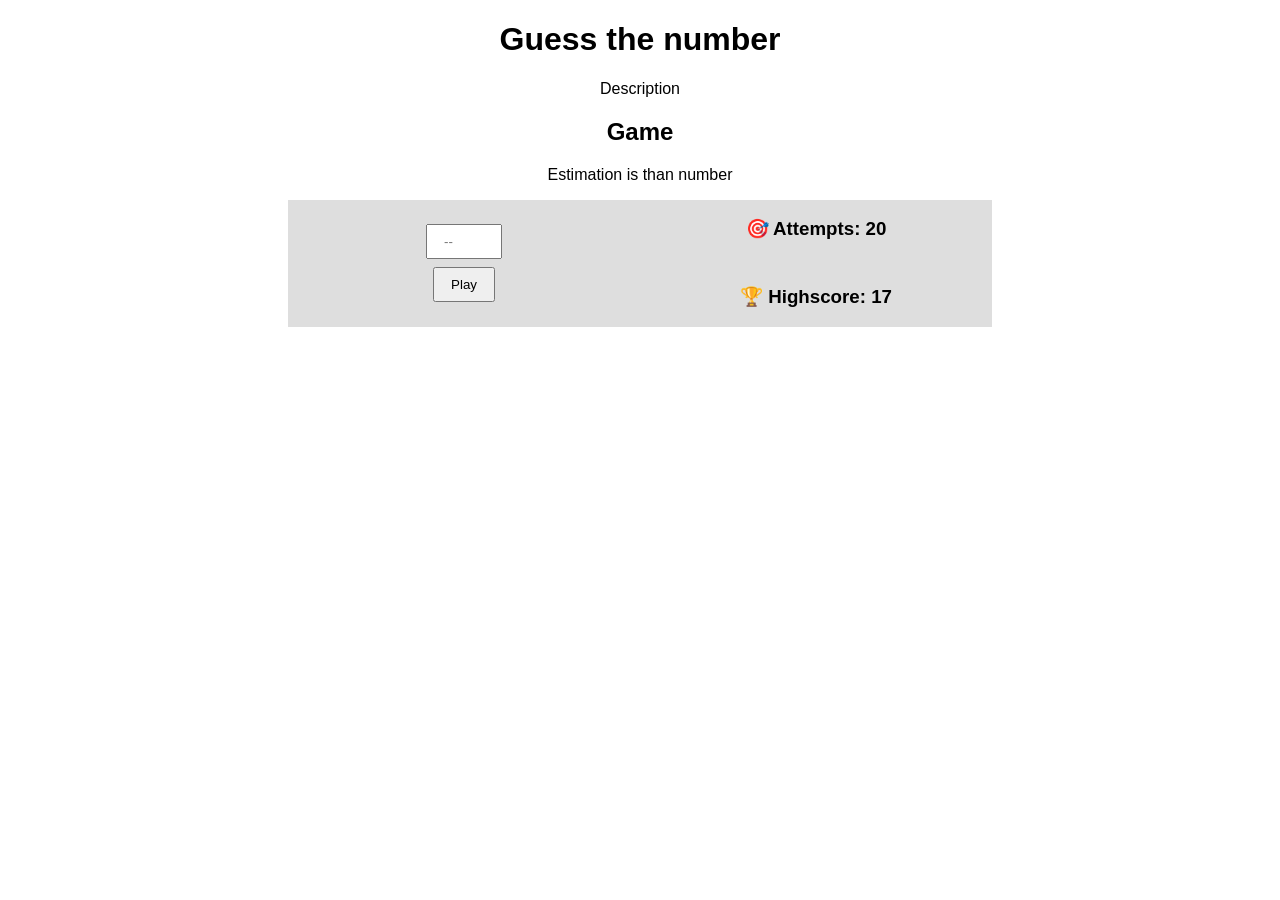
==== index.html @ ea90a758 "initial commit - guess the number" ====
<!doctype html>
<html lang="en">
  <head>
    <meta charset="UTF-8" />
    <meta name="viewport" content="width=device-width, initial-scale=1.0" />
    <title>Guess the number</title>
    <link rel="stylesheet" href="./assets/css/styles.css" />
    <link rel="stylesheet" href="./assets/css/flexboxing.css" />
  </head>
  <body>
    <header>
      <h1>Guess the number</h1>
      <p>Description</p>
    </header>
    <section class="game-text">
      <h2 class="game-title">Game<span class="counter"></span></h2>
      <p class="game-subline">
        Estimation is <span class="gt-or-st"></span> than number
      </p>
    </section>
    <section class="game">
      <form class="game-input">
        <input type="number" required min="1" max="20" placeholder="--" />
        <button type="btn-play">Play</button>
      </form>
      <div class="game-score">
        <h3 class="score">🎯 Attempts: <span class="counter">20</span></h3>
        <h3 class="highscore">🏆 Highscore: <span class="counter">17</span></h3>
      </div>
    </section>
  </body>
</html>
---- assets/css/styles.css ----
:root {
    font-family: Arial, Helvetica, sans-serif;
}

body {
    text-align: center;
}
---- assets/css/flexboxing.css ----
.game {
    display: flex;
    width: 55vw;
    justify-content: center;
    margin: 0 auto;
}

.game-input {
    flex: 1;
    display: flex;
    flex-direction: column;
    justify-content: center;
    align-items: center;
    gap: 0.5rem;
    background-color: rgba(0, 0, 0, 0.129);
    padding: 0 2rem;
}

.game-input input,
button {
    display: inline-block;
    padding: 0.5rem 1rem;
}

.game-score {
    flex: 1;
    display: flex;
    flex-direction: column;
    justify-content: center;
    align-items: center;
    gap: 0.5rem;
    padding: 0 2rem;
    background-color: rgba(0, 0, 0, 0.129);
}
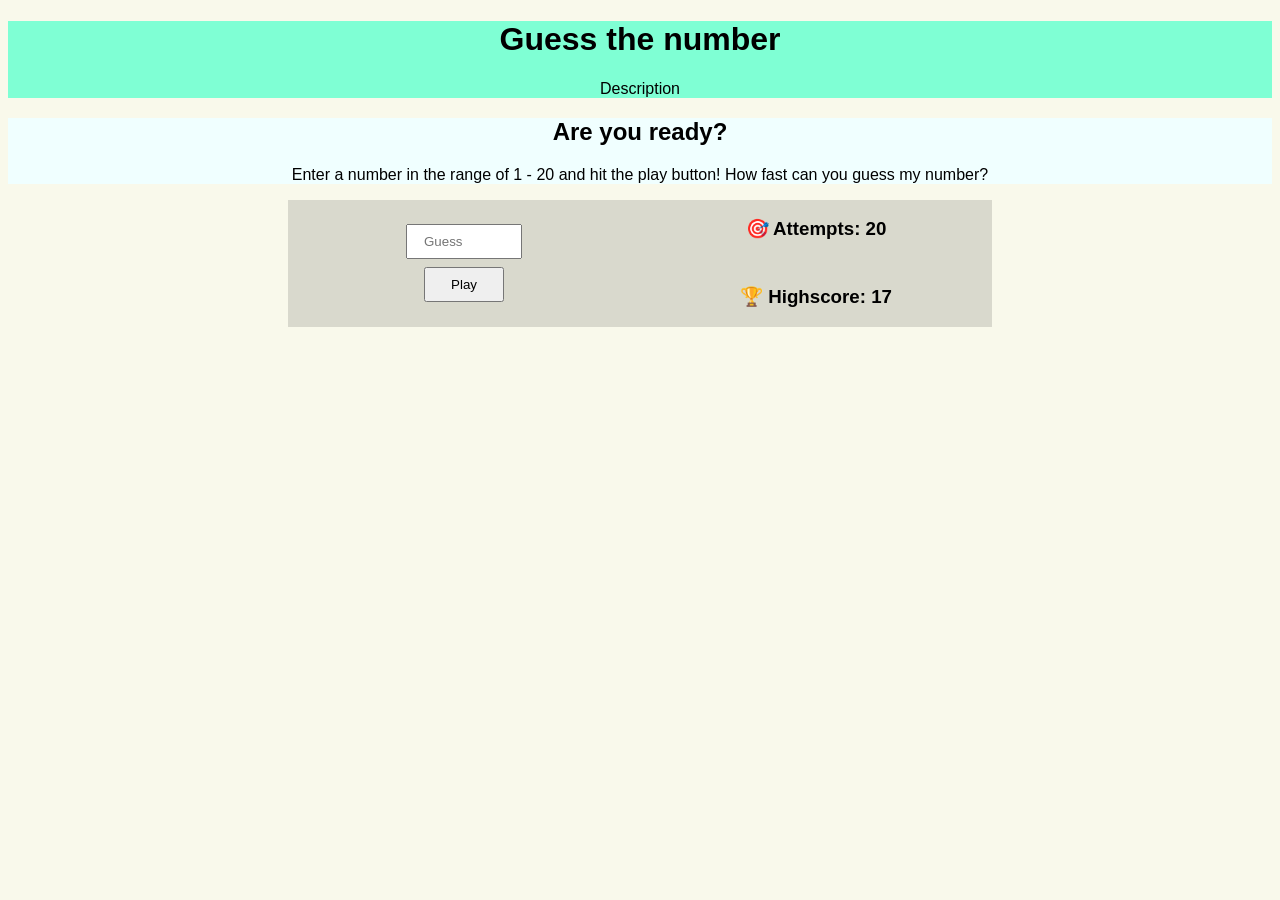
==== commit 87b7dbc1: "adding js functionality" ====
--- a/index.html
+++ b/index.html
@@ -8,25 +8,35 @@
     <link rel="stylesheet" href="./assets/css/flexboxing.css" />
   </head>
   <body>
+    <!-- Header Fixcontent -->
     <header>
       <h1>Guess the number</h1>
       <p>Description</p>
     </header>
+    <!-- Game Block -->
     <section class="game-text">
-      <h2 class="game-title">Game<span class="counter"></span></h2>
+      <h2 class="game-title">Are you ready?<span class="counter"></span></h2>
       <p class="game-subline">
-        Estimation is <span class="gt-or-st"></span> than number
+        <span class="gt-or-st"></span>
       </p>
     </section>
     <section class="game">
       <form class="game-input">
-        <input type="number" required min="1" max="20" placeholder="--" />
-        <button type="btn-play">Play</button>
+        <input
+          id="input-number"
+          type="number"
+          required
+          min="1"
+          max="20"
+          placeholder="Guess"
+        />
+        <button id="play-btn" type="button">Play</button>
       </form>
       <div class="game-score">
-        <h3 class="score">🎯 Attempts: <span class="counter">20</span></h3>
+        <h3 class="score">🎯 Attempts: <span class="counter"></span></h3>
         <h3 class="highscore">🏆 Highscore: <span class="counter">17</span></h3>
       </div>
     </section>
+    <script src="./assets/js/play.js"></script>
   </body>
 </html>
--- a/assets/css/styles.css
+++ b/assets/css/styles.css
@@ -4,4 +4,13 @@
 
 body {
     text-align: center;
+    background-color: rgba(245, 245, 220, 0.55);
+}
+
+header {
+    background-color: aquamarine;
+}
+
+.game-text {
+    background-color: azure;
 }
--- a/assets/css/flexboxing.css
+++ b/assets/css/flexboxing.css
@@ -19,6 +19,7 @@
 .game-input input,
 button {
     display: inline-block;
+    width: 5rem;
     padding: 0.5rem 1rem;
 }
 
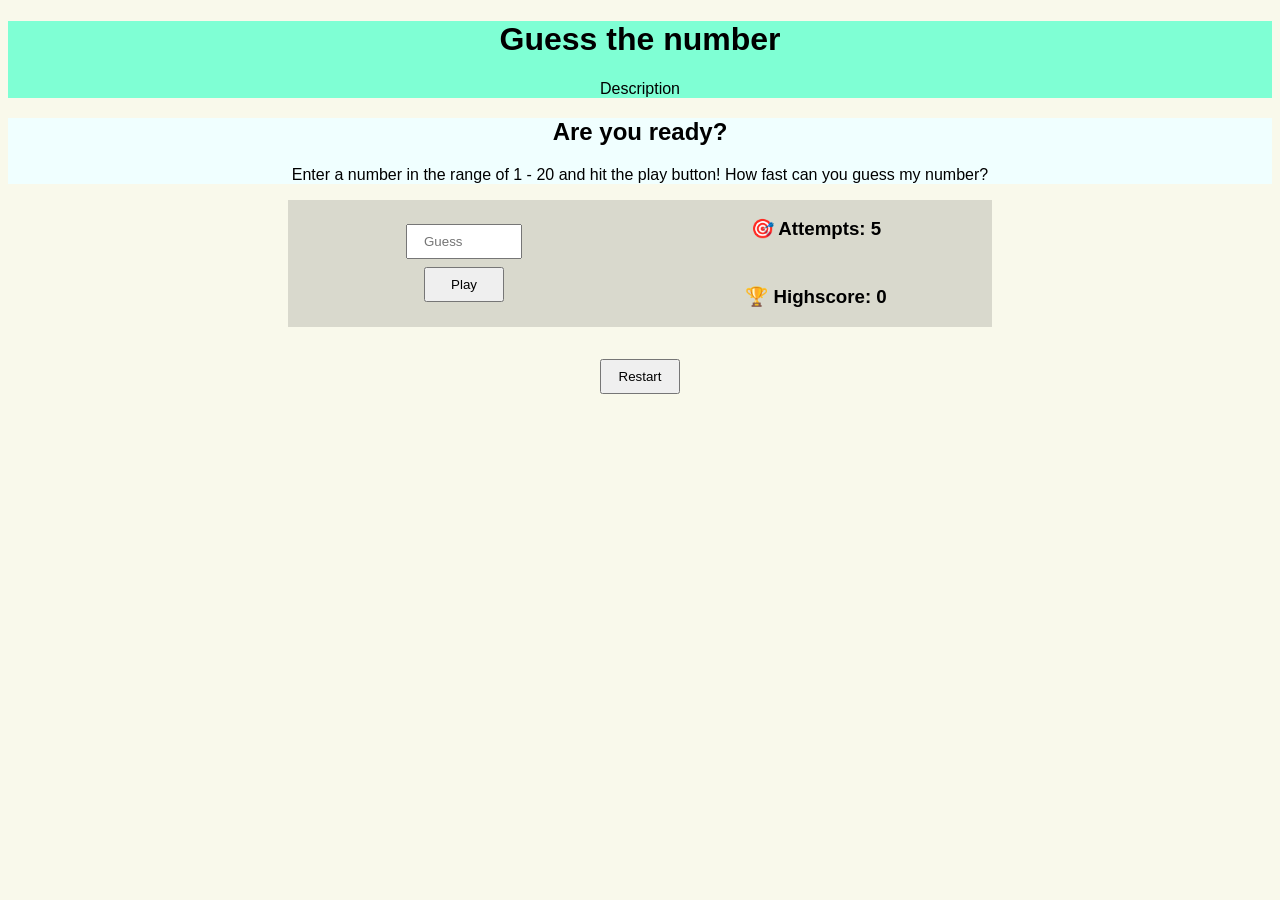
==== commit 42f09df6: "adjusted script" ====
--- a/index.html
+++ b/index.html
@@ -34,9 +34,10 @@
       </form>
       <div class="game-score">
         <h3 class="score">🎯 Attempts: <span class="counter"></span></h3>
-        <h3 class="highscore">🏆 Highscore: <span class="counter">17</span></h3>
+        <h3 class="highscore">🏆 Highscore: <span class="counter"></span></h3>
       </div>
     </section>
+    <button id="restart-btn" type="button">Restart</button>
     <script src="./assets/js/play.js"></script>
   </body>
 </html>
--- a/assets/css/styles.css
+++ b/assets/css/styles.css
@@ -13,4 +13,8 @@
 
 .game-text {
     background-color: azure;
+}
+
+#restart-btn {
+    margin-top: 2rem
 }
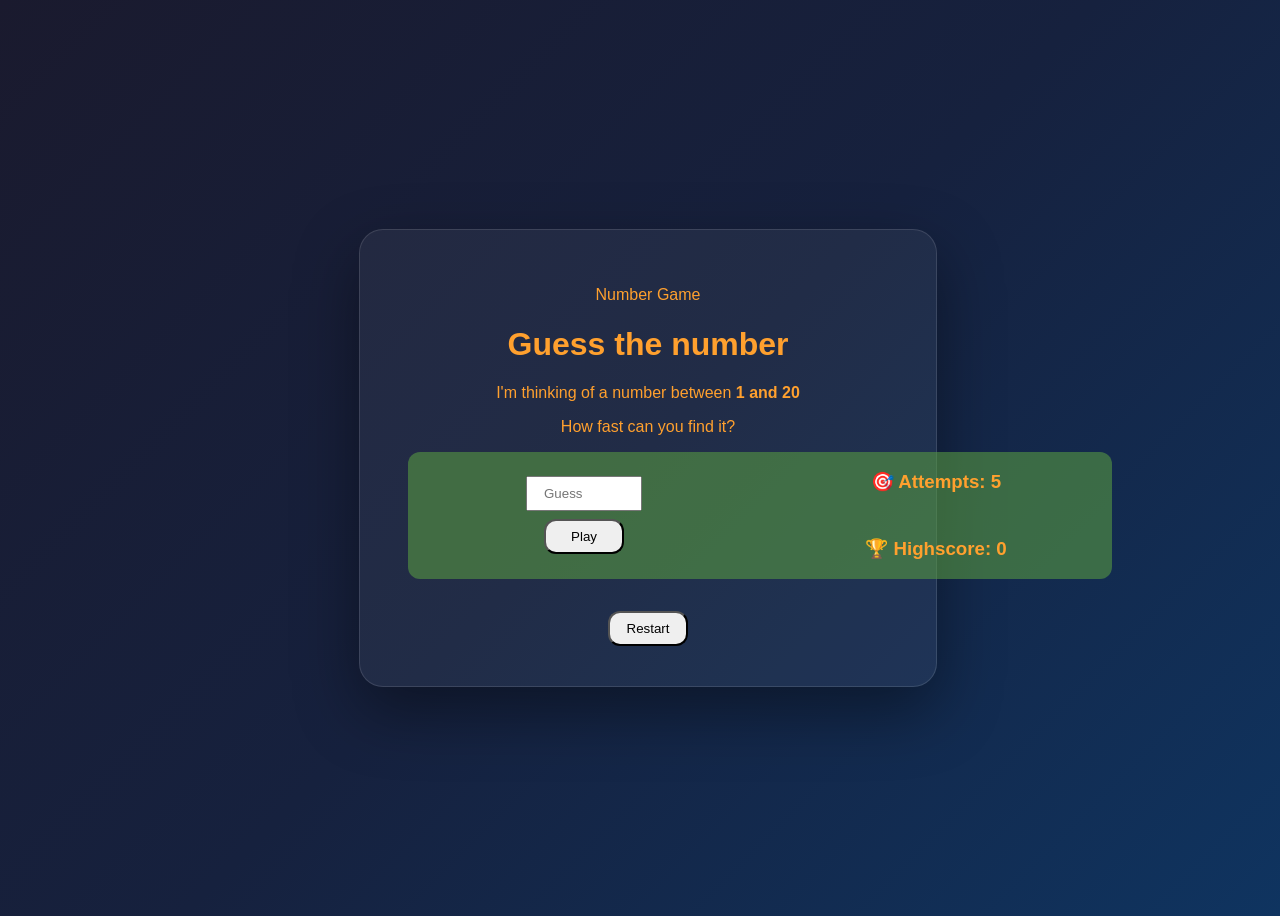
==== commit f5278277: "minor bugfix - redesing ui" ====
--- a/index.html
+++ b/index.html
@@ -5,39 +5,41 @@
     <meta name="viewport" content="width=device-width, initial-scale=1.0" />
     <title>Guess the number</title>
     <link rel="stylesheet" href="./assets/css/styles.css" />
-    <link rel="stylesheet" href="./assets/css/flexboxing.css" />
+    <link rel="stylesheet" href="./assets/css/gamebox.css" />
   </head>
   <body>
     <!-- Header Fixcontent -->
-    <header>
-      <h1>Guess the number</h1>
-      <p>Description</p>
-    </header>
-    <!-- Game Block -->
-    <section class="game-text">
-      <h2 class="game-title">Are you ready?<span class="counter"></span></h2>
-      <p class="game-subline">
-        <span class="gt-or-st"></span>
-      </p>
-    </section>
-    <section class="game">
-      <form class="game-input">
-        <input
-          id="input-number"
-          type="number"
-          required
-          min="1"
-          max="20"
-          placeholder="Guess"
-        />
-        <button id="play-btn" type="button">Play</button>
-      </form>
-      <div class="game-score">
-        <h3 class="score">🎯 Attempts: <span class="counter"></span></h3>
-        <h3 class="highscore">🏆 Highscore: <span class="counter"></span></h3>
-      </div>
-    </section>
-    <button id="restart-btn" type="button">Restart</button>
+    <div class="card">
+      <header>
+        <p class="pill">Number Game</p>
+        <h1 class="game-title">Guess the number</h1>
+        <p class="game-subline">
+          I'm thinking of a number between
+          <b>1 and 20</b>
+        </p>
+        <p class="game-sub">How fast can you find it?</p>
+      </header>
+      <!-- Game Block -->
+      <section class="game-text"></section>
+      <section class="game">
+        <form class="game-input">
+          <input
+            id="input-number"
+            type="number"
+            required
+            min="1"
+            max="20"
+            placeholder="Guess"
+          />
+          <button id="play-btn" type="button">Play</button>
+        </form>
+        <div class="game-score">
+          <h3 class="score">🎯 Attempts: <span class="counter"></span></h3>
+          <h3 class="highscore">🏆 Highscore: <span class="counter"></span></h3>
+        </div>
+      </section>
+      <button id="restart-btn" type="button">Restart</button>
+    </div>
     <script src="./assets/js/play.js"></script>
   </body>
 </html>
--- a/assets/css/styles.css
+++ b/assets/css/styles.css
@@ -1,20 +1,24 @@
 :root {
     font-family: Arial, Helvetica, sans-serif;
+    color: #FFA02E;
+    background: linear-gradient(135deg, #1a1a2e 0%, #16213e 50%, #0f3460 100%);
 }
 
 body {
+    width: 100vw;
+    height: 100vh;
     text-align: center;
-    background-color: rgba(245, 245, 220, 0.55);
+    display: flex;
+    justify-content: center;
+    align-items: center;
 }
 
-header {
-    background-color: aquamarine;
-}
-
-.game-text {
-    background-color: azure;
-}
-
-#restart-btn {
-    margin-top: 2rem
+.card {
+    border-radius: 24px;
+    background: rgba(255, 255, 255, 0.05);
+    border: 1px solid rgba(255, 255, 255, 0.12);
+    box-shadow: 0 24px 64px rgba(0, 0, 0, 0.4);
+    text-align: center;
+    padding: 40px 48px;
+    max-width: 480px;
 }
--- a/assets/css/gamebox.css
+++ b/assets/css/gamebox.css
@@ -0,0 +1,43 @@
+.game {
+    display: flex;
+    width: 55vw;
+    justify-content: center;
+    margin: 0 auto;
+    background-color: #589b4294;
+    border-radius: 12px;
+}
+
+.game-input {
+    flex: 1;
+    display: flex;
+    flex-direction: column;
+    justify-content: center;
+    align-items: center;
+    gap: 0.5rem;
+    padding: 0 2rem;
+}
+
+.game-input input,
+button {
+    display: inline-block;
+    width: 5rem;
+    padding: 0.5rem 1rem;
+}
+
+.game-score {
+    flex: 1;
+    display: flex;
+    flex-direction: column;
+    justify-content: center;
+    align-items: center;
+    gap: 0.5rem;
+    padding: 0 2rem;
+}
+
+#restart-btn {
+    margin-top: 2rem
+}
+
+button {
+    border-radius: 12px;
+}
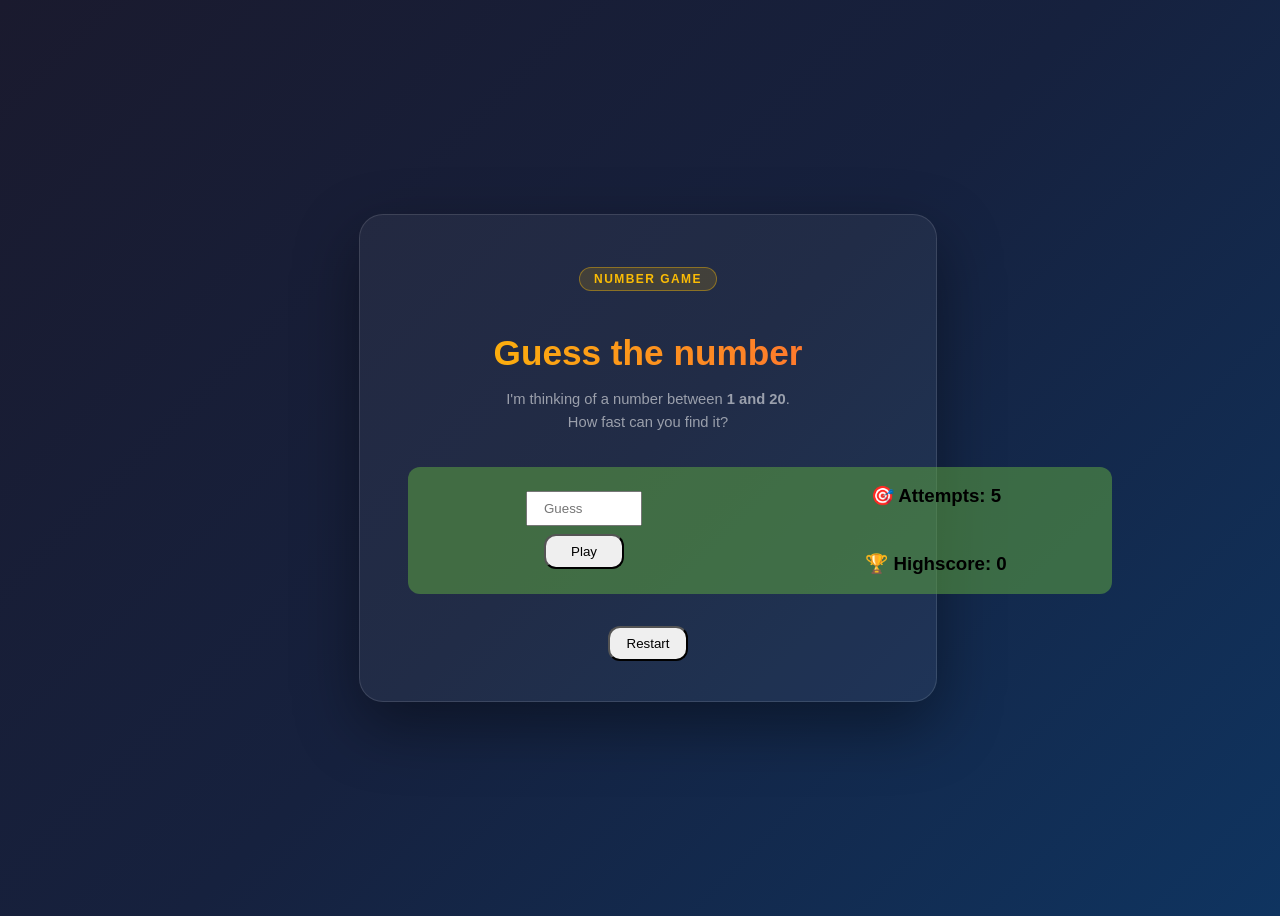
==== commit d57751bf: "rearrange layout" ====
--- a/index.html
+++ b/index.html
@@ -8,16 +8,15 @@
     <link rel="stylesheet" href="./assets/css/gamebox.css" />
   </head>
   <body>
-    <!-- Header Fixcontent -->
     <div class="card">
       <header>
         <p class="pill">Number Game</p>
         <h1 class="game-title">Guess the number</h1>
         <p class="game-subline">
           I'm thinking of a number between
-          <b>1 and 20</b>
+          <strong>1 and 20</strong>.<br />How fast can you find it?
         </p>
-        <p class="game-sub">How fast can you find it?</p>
+        <p class="game-info"></p>
       </header>
       <!-- Game Block -->
       <section class="game-text"></section>
--- a/assets/css/styles.css
+++ b/assets/css/styles.css
@@ -1,7 +1,19 @@
 :root {
+
+    /* GLOBAL SETTINGS */
     font-family: Arial, Helvetica, sans-serif;
-    color: #FFA02E;
     background: linear-gradient(135deg, #1a1a2e 0%, #16213e 50%, #0f3460 100%);
+
+    /* COLORS PILL*/
+    --background-pill: rgba(251, 188, 5, 0.15);
+    --border-pill: 1px solid rgba(251, 188, 5, 0.4);
+    --color-pill: #fbbc05;
+
+    /* COLORS GAME HEADLINE */
+
+    /* COLORS SUBLINE */
+
+
 }
 
 body {
--- a/assets/css/gamebox.css
+++ b/assets/css/gamebox.css
@@ -1,3 +1,34 @@
+.pill {
+    display: inline-block;
+    background: var(--background-pill);
+    border: var(--border-pill);
+    color: var(--color-pill);
+    font-size: 0.75rem;
+    font-weight: 600;
+    letter-spacing: 0.12em;
+    text-transform: uppercase;
+    padding: 4px 14px;
+    border-radius: 999px;
+    margin-bottom: 18px;
+}
+
+.game-title {
+    font-size: 2.2rem;
+    font-weight: 800;
+    background: linear-gradient(90deg, #fbbc05, #ff6b35);
+    -webkit-background-clip: text;
+    -webkit-text-fill-color: transparent;
+    background-clip: text;
+    margin-bottom: 10px;
+}
+
+.game-subline {
+    color: rgba(255, 255, 255, 0.55);
+    font-size: 0.92rem;
+    margin-bottom: 32px;
+    line-height: 1.6;
+}
+
 .game {
     display: flex;
     width: 55vw;
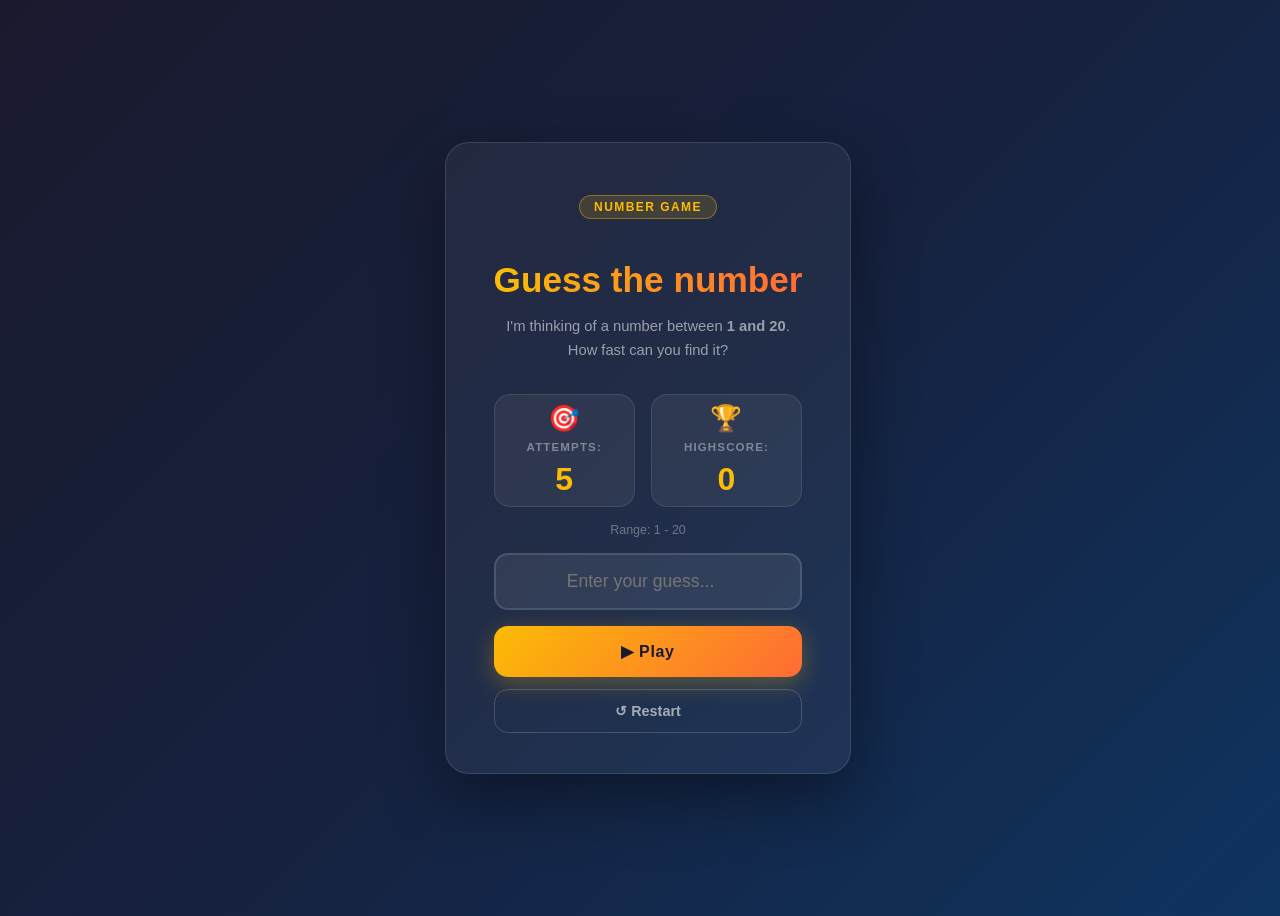
==== commit 9c772748: "couple of more ui adjustements" ====
--- a/index.html
+++ b/index.html
@@ -19,25 +19,33 @@
         <p class="game-info"></p>
       </header>
       <!-- Game Block -->
-      <section class="game-text"></section>
       <section class="game">
+        <div class="game-score">
+          <div class="score">
+            <h3>🎯</h3>
+            <h4>Attempts:</h4>
+            <span class="counter"> </span>
+          </div>
+          <div class="highscore">
+            <h3>🏆</h3>
+            <h4>Highscore:</h4>
+            <span class="counter"> </span>
+          </div>
+        </div>
+        <p class="range-hint">Range: 1 - 20</p>
         <form class="game-input">
           <input
+            type="number"
             id="input-number"
-            type="number"
             required
             min="1"
             max="20"
-            placeholder="Guess"
+            placeholder="Enter your guess..."
           />
-          <button id="play-btn" type="button">Play</button>
+          <button id="play-btn" type="button">▶ Play</button>
         </form>
-        <div class="game-score">
-          <h3 class="score">🎯 Attempts: <span class="counter"></span></h3>
-          <h3 class="highscore">🏆 Highscore: <span class="counter"></span></h3>
-        </div>
       </section>
-      <button id="restart-btn" type="button">Restart</button>
+      <button id="restart-btn" type="button">↺ Restart</button>
     </div>
     <script src="./assets/js/play.js"></script>
   </body>
--- a/assets/css/gamebox.css
+++ b/assets/css/gamebox.css
@@ -29,44 +29,134 @@
     line-height: 1.6;
 }
 
+/* FLEXBOX */
+
 .game {
     display: flex;
-    width: 55vw;
     justify-content: center;
+    flex-direction: column;
     margin: 0 auto;
-    background-color: #589b4294;
     border-radius: 12px;
+    gap: 1rem;
 }
 
-.game-input {
-    flex: 1;
+.game-score {
+    display: flex;
+    gap: 1rem;
+
+}
+
+.range-hint {
+    font-size: 0.78rem;
+    color: rgba(255, 255, 255, 0.35);
+    margin: 0;
+
+}
+
+.game-score>.score,
+.game-score>.highscore {
     display: flex;
     flex-direction: column;
     justify-content: center;
     align-items: center;
-    gap: 0.5rem;
-    padding: 0 2rem;
 }
 
-.game-input input,
-button {
+.game-score>.score>h3,
+.game-score>.highscore>h3 {
+    font-size: 1.6rem;
     display: inline-block;
-    width: 5rem;
-    padding: 0.5rem 1rem;
+    margin: 0;
+    margin-top: 0.5rem
 }
 
-.game-score {
-    flex: 1;
+.game-score>.score>h4,
+.game-score>.highscore>h4 {
+    margin: 0;
+    padding: 0;
+    font-size: 0.72rem;
+    text-transform: uppercase;
+    letter-spacing: 0.1em;
+    color: rgba(255, 255, 255, 0.4);
+
+}
+
+.counter {
+    font-size: 2rem;
+    font-weight: 700;
+    color: #fbbc05;
+    margin-bottom: 0.5rem;
+
+}
+
+.game-score>.score,
+.game-score>.highscore {
+    display: flex;
+    justify-content: center;
+    align-items: center;
+    background: rgba(255, 255, 255, 0.06);
+    border: 1px solid rgba(255, 255, 255, 0.1);
+    border-radius: 16px;
+    padding: 0 2rem;
+    gap: 0.5rem;
+
+}
+
+.game-input {
     display: flex;
     flex-direction: column;
     justify-content: center;
-    align-items: center;
-    gap: 0.5rem;
-    padding: 0 2rem;
+    gap: 1rem;
+}
+
+input {
+    padding: 16px 20px;
+    border-radius: 14px;
+    border: 2px solid rgba(255, 255, 255, 0.12);
+    background: rgba(255, 255, 255, 0.08);
+    color: #fff;
+    font-size: 1.1rem;
+    text-align: center;
+    outline: none;
+    transition: border-color 0.2s, background 0.2s;
+}
+
+input:focus {
+    border-color: #fbbc05;
+    background: rgba(251, 188, 5, 0.06);
+}
+
+#play-btn {
+    padding: 16px;
+    border-radius: 14px;
+    border: none;
+    background: linear-gradient(135deg, #fbbc05, #ff6b35);
+    color: #1a1a2e;
+    font-size: 1rem;
+    font-weight: 700;
+    font-family: 'Poppins', sans-serif;
+    cursor: pointer;
+    letter-spacing: 0.04em;
+    transition: transform 0.15s, box-shadow 0.15s;
+    box-shadow: 0 6px 24px rgba(251, 188, 5, 0.3);
+    margin-bottom: 12px;
+}
+
+#play-btn:hover {
+    transform: translateY(-2px);
+    box-shadow: 0 10px 32px rgba(251, 188, 5, 0.45);
 }
 
 #restart-btn {
-    margin-top: 2rem
+    width: 100%;
+    padding: 13px;
+    border-radius: 14px;
+    border: 1.5px solid rgba(255, 255, 255, 0.18);
+    background: transparent;
+    color: rgba(255, 255, 255, 0.6);
+    font-size: 0.9rem;
+    font-weight: 600;
+    cursor: pointer;
+    transition: border-color 0.2s, color 0.2s;
 }
 
 button {
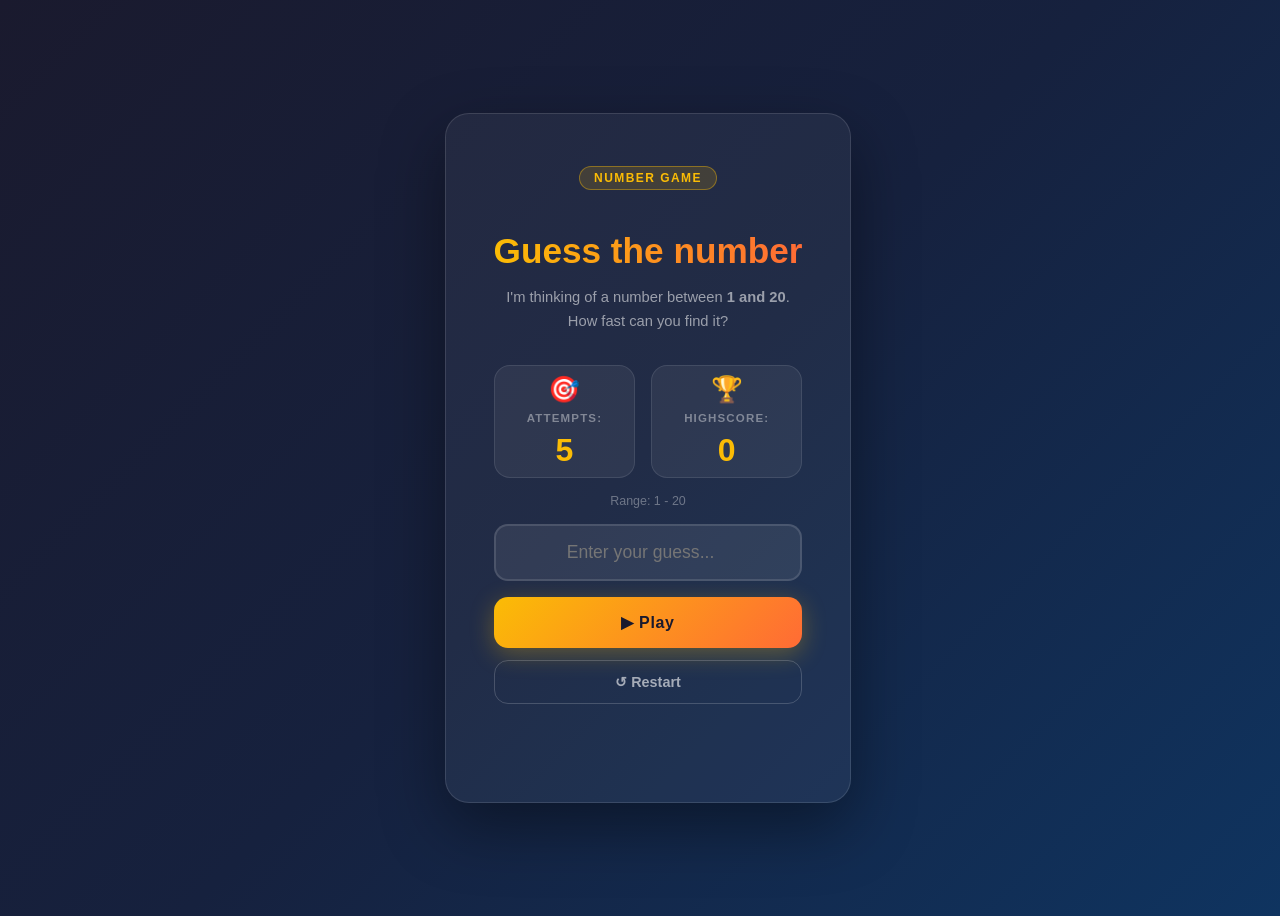
==== commit b6a2e49a: "fine tuning styling and js" ====
--- a/index.html
+++ b/index.html
@@ -6,6 +6,7 @@
     <title>Guess the number</title>
     <link rel="stylesheet" href="./assets/css/styles.css" />
     <link rel="stylesheet" href="./assets/css/gamebox.css" />
+    <link rel="stylesheet" href="./assets/css/toast.css" />
   </head>
   <body>
     <div class="card">
@@ -46,6 +47,7 @@
         </form>
       </section>
       <button id="restart-btn" type="button">↺ Restart</button>
+      <div id="toast" class="toast hidden">Gespeichert!</div>
     </div>
     <script src="./assets/js/play.js"></script>
   </body>
--- a/assets/css/styles.css
+++ b/assets/css/styles.css
@@ -26,6 +26,8 @@
 }
 
 .card {
+    display: flex;
+    flex-direction: column;
     border-radius: 24px;
     background: rgba(255, 255, 255, 0.05);
     border: 1px solid rgba(255, 255, 255, 0.12);
--- a/assets/css/gamebox.css
+++ b/assets/css/gamebox.css
@@ -161,4 +161,16 @@
 
 button {
     border-radius: 12px;
+}
+
+button.disabled {
+    opacity: 0.4;
+    cursor: not-allowed;
+    transform: scale(0.98);
+}
+
+button.active {
+    opacity: 1;
+    cursor: pointer;
+
 }
--- a/assets/css/toast.css
+++ b/assets/css/toast.css
@@ -0,0 +1,34 @@
+.toast {
+    color: white;
+    padding: 12px 16px;
+    border-radius: 8px;
+    opacity: 1;
+    transition: opacity 0.3s;
+    margin-top: 1rem;
+}
+
+/* Default */
+.toast.info {
+    background: rgba(214, 209, 72, 0.12);
+    border: 1px solid rgba(231, 216, 45, 0.4);
+    color: rgb(185, 107, 5);
+}
+
+/* WIN / SUCCESS */
+.toast.success {
+    background: rgba(72, 214, 120, 0.12);
+    border: 1px solid rgba(72, 214, 120, 0.4);
+    color: #48d678;
+}
+
+/* ERROR */
+.toast.error {
+    background: rgba(255, 80, 80, 0.12);
+    border: 1px solid rgba(255, 80, 80, 0.4);
+    color: #ff5050;
+}
+
+.hidden {
+    opacity: 0;
+    pointer-events: none;
+}
